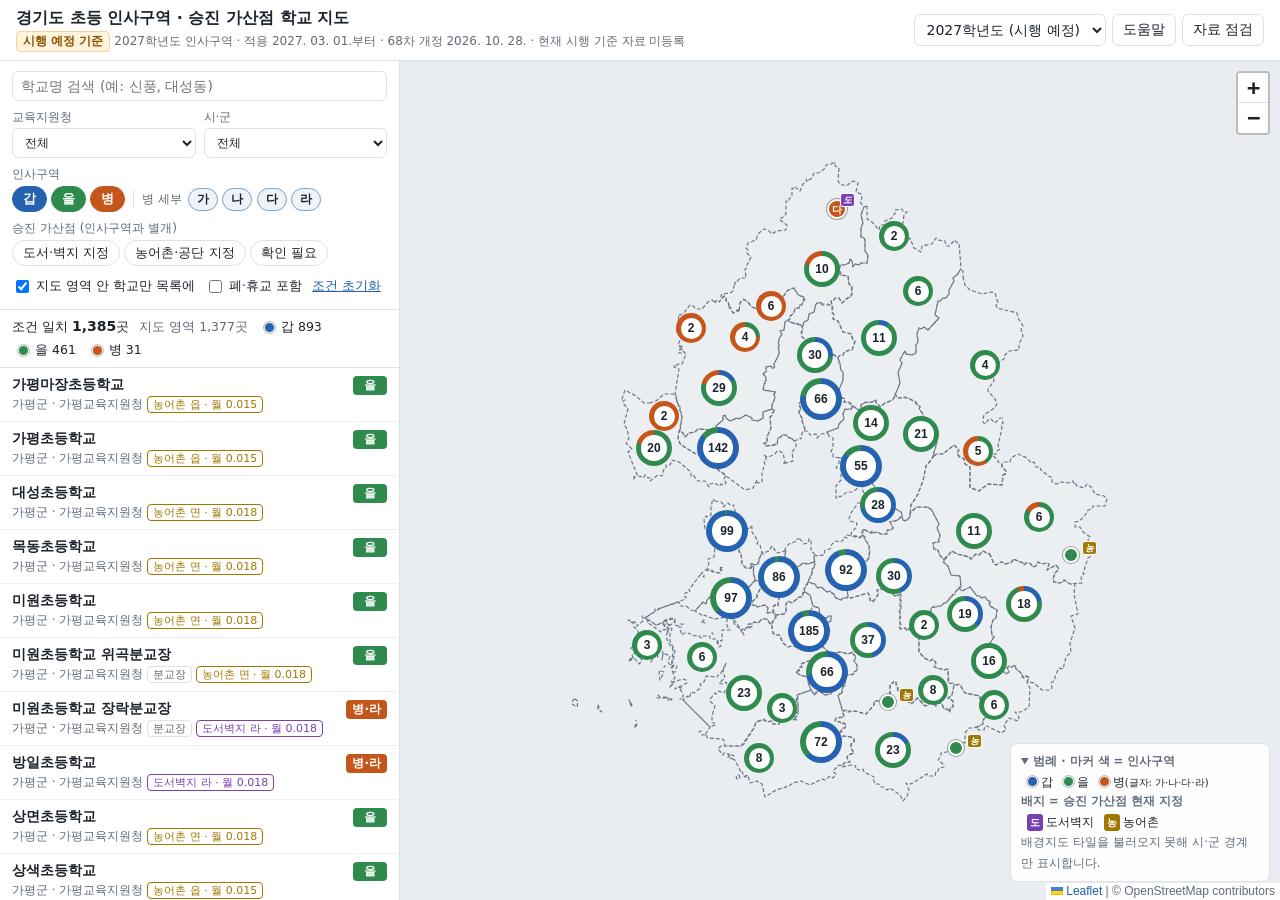
==== index.html @ 7a3621da "경기 초등 인사구역·승진 가산점 학교 지도 첫 게시 - 2027학년도 인사관리세부기준 [별표1] 인사구역 1,424개 학교 - 승진평정 참고자료 지정현황(31~41쪽)·평정점(16" ====
<!doctype html>
<html lang="ko">
<head>
<meta charset="utf-8">
<meta name="viewport" content="width=device-width, initial-scale=1">
<title>경기 초등 인사구역 지도</title>
<link rel="stylesheet" href="vendor/leaflet.css">
<link rel="stylesheet" href="vendor/MarkerCluster.css">
<link rel="stylesheet" href="style.css">
</head>
<body>
<header class="topbar">
  <div class="brand">
    <h1>경기도 초등 인사구역 · 승진 가산점 학교 지도</h1>
    <div class="basis" id="basis">기준 자료 불러오는 중…</div>
  </div>
  <div class="top-actions">
    <label class="sr" for="yearSel">기준 연도</label>
    <select id="yearSel" title="기준 연도"></select>
    <button id="helpBtn" class="btn ghost" type="button">도움말</button>
    <button id="checkBtn" class="btn ghost" type="button">자료 점검</button>
  </div>
</header>

<main class="layout" id="layout" data-view="map">
  <aside class="panel" id="panel">
    <section class="filters" aria-label="검색 조건">
      <div class="search-row">
        <input id="q" type="search" placeholder="학교명 검색 (예: 신풍, 대성동)" autocomplete="off">
      </div>
      <div class="sel-row">
        <label>교육지원청<select id="officeSel"><option value="">전체</option></select></label>
        <label>시·군<select id="citySel"><option value="">전체</option></select></label>
      </div>
      <fieldset class="chips" id="zoneChips">
        <legend>인사구역</legend>
        <label class="chip z-갑"><input type="checkbox" value="갑" checked><span>갑</span></label>
        <label class="chip z-을"><input type="checkbox" value="을" checked><span>을</span></label>
        <label class="chip z-병"><input type="checkbox" value="병" checked><span>병</span></label>
        <span class="chip-sep" aria-hidden="true"></span>
        <span class="sub-label">병 세부</span>
        <span id="subChips">
          <label class="chip small"><input type="checkbox" value="가" checked><span>가</span></label>
          <label class="chip small"><input type="checkbox" value="나" checked><span>나</span></label>
          <label class="chip small"><input type="checkbox" value="다" checked><span>다</span></label>
          <label class="chip small"><input type="checkbox" value="라" checked><span>라</span></label>
        </span>
      </fieldset>
      <fieldset class="chips" id="bonusChips">
        <legend>승진 가산점 <span class="muted">(인사구역과 별개)</span></legend>
        <label class="chip"><input type="checkbox" value="island"><span>도서·벽지 지정</span></label>
        <label class="chip"><input type="checkbox" value="rural"><span>농어촌·공단 지정</span></label>
        <label class="chip"><input type="checkbox" value="unknown"><span>확인 필요</span></label>
      </fieldset>
      <div class="opt-row">
        <label class="toggle"><input type="checkbox" id="optBounds" checked> 지도 영역 안 학교만 목록에</label>
        <label class="toggle"><input type="checkbox" id="optClosed"> 폐·휴교 포함</label>
        <button class="btn link" id="resetBtn" type="button">조건 초기화</button>
      </div>
    </section>

    <section class="summary" id="summary" aria-live="polite"></section>

    <section class="list-wrap">
      <ol class="list" id="list"></ol>
      <details class="noloc" id="nolocBox">
        <summary id="nolocSum">위치 확인 필요</summary>
        <p class="muted small">주소·좌표가 확인되지 않아 지도에 표시하지 않은 학교입니다. 임의 위치에 찍지 않습니다.</p>
        <ol class="list" id="nolocList"></ol>
      </details>
    </section>
  </aside>

  <section class="mapwrap">
    <div id="map" role="region" aria-label="경기도 학교 지도"></div>
    <details class="legend" id="legend" open>
      <summary class="lg-title">범례 · 마커 색 = 인사구역</summary>
      <div><i class="dot z-갑"></i>갑 <i class="dot z-을"></i>을 <i class="dot z-병"></i>병<small>(글자: 가·나·다·라)</small></div>
      <div class="lg-title">배지 = 승진 가산점 현재 지정</div>
      <div><i class="bdg island">도</i>도서벽지 <i class="bdg rural">농</i>농어촌</div>
      <div class="muted small" id="tileNote"></div>
    </details>
  </section>

  <aside class="detail" id="detail" hidden>
    <button class="btn close" id="detailClose" type="button" aria-label="닫기">×</button>
    <div id="detailBody"></div>
  </aside>
</main>

<nav class="mobile-tabs" aria-label="보기 전환">
  <button type="button" data-view="map" class="on">지도</button>
  <button type="button" data-view="list">목록 <span id="mCount"></span></button>
</nav>

<dialog id="helpDlg">
  <form method="dialog"><button class="btn close" aria-label="닫기">×</button></form>
  <h2>인사구역과 승진 가산점은 다릅니다</h2>
  <dl class="help">
    <dt>인사구역 (갑·을·병, 병의 가·나·다·라)</dt>
    <dd>경기도교육청이 「경기도교육공무원인사관리세부기준」 [별표1]로 정하는 <b>전보(인사이동) 관리 구역</b>입니다. 동일 구역 근무기간 제한, 전보 순위의 <b>전보 가산</b>(제16조③ 지역가산표: 을 50%, 병 가·나 100%, 병 다·라 70%, 5학급 이하·분교장 30%) 등에 쓰입니다.</dd>
    <dt>승진 가산점 (도서벽지·농어촌)</dt>
    <dd>교감·교장 <b>승진 평정</b>에 쓰이는 별도 점수로, 해당 시기의 공식 평정 규정과 대상 학교 지정 자료로만 판단합니다. 인사구역이 병이라고 해서 도서벽지 대상이라고 단정할 수 없습니다.</dd>
    <dt>이 지도의 표시 원칙</dt>
    <dd>지정 여부는 승진평정 참고자료의 지정 이력·지정현황(문서 31~41쪽)으로, 점수는 같은 자료의 선택가산점 평정점 표(문서 16~18쪽)로 판단합니다. 오늘이 지정기간 안에 있으면 '현재 지정', 기간이 끝났으면 '지정 종료', 자료에 없으면 '확인 필요'입니다. 원문에 도서·벽지는 "시행규칙 및 발령대장, 교육장 발행 경력확인서가 인정 기준이며 본 자료는 참고로만 활용"(31쪽), 농어촌은 "학교가 누락되었을 수 있으며 인정 여부는 증빙서류에 따라 결정"(36쪽)된다고 적혀 있어, 실제 인정은 증빙서류로 확인해야 하며 자료에 없는 학교를 '비대상'으로 처리하지 않습니다. 개인별 누적 승진점수 계산은 제공하지 않습니다.</dd>
    <dt>월 평정점 (문서 16~17쪽)</dt>
    <dd>도서·벽지·접적: 가 0.045, 나 0.036, 다 0.027, 라 0.018 (상한 2.00). 농어촌·공단·접경: 면(읍면)·접경 0.018, 읍(동)·교육감지정 접경(교육특별) 0.015, 공단 0.012 (상한 2.00). 두 가산점을 합한 상한도 2.00점입니다. 1개월 미만은 일 평정점으로 계산합니다.</dd>
    <dt>급지 표기</dt>
    <dd>도서·벽지·접적: 가·나·다·라 급지. 농어촌: 2009.2.28. 이전 '읍면·동·공단A·공단B', 2009.3.1. 이후 '읍·면·공단'. 공단A는 같은 기간 농어촌 '읍면', 공단B는 '동'에 해당하는 점수를 받습니다(문서 36쪽). 교육감 지정 접경지역 학교는 농어촌 '읍'과 같은 점수입니다(문서 41쪽). 인사구역 병의 가·나·다·라와 도서벽지 급지는 서로 다른 기준입니다.</dd>
    <dt>표기 기호 (원문 PDF)</dt>
    <dd>밑줄 = 폐·휴교, 음영 = 2027학년도 신설예정교. 적색 글자는 PDF 범례에 설명이 없어 '적색 표기'로만 기록합니다. 학교수 괄호 안 숫자는 운영 분교장 수입니다.</dd>
    <dt>위치 자료</dt>
    <dd id="locHelp"></dd>
  </dl>
</dialog>

<dialog id="checkDlg" class="wide">
  <form method="dialog"><button class="btn close" aria-label="닫기">×</button></form>
  <h2>자료 점검 결과</h2>
  <div id="checkBody"></div>
</dialog>

<script src="config.js"></script>
<script src="vendor/leaflet.js"></script>
<script src="vendor/leaflet.markercluster.js"></script>
<script src="app.js"></script>
</body>
</html>
---- vendor/leaflet.css ----
/* required styles */

.leaflet-pane,
.leaflet-tile,
.leaflet-marker-icon,
.leaflet-marker-shadow,
.leaflet-tile-container,
.leaflet-pane > svg,
.leaflet-pane > canvas,
.leaflet-zoom-box,
.leaflet-image-layer,
.leaflet-layer {
	position: absolute;
	left: 0;
	top: 0;
	}
.leaflet-container {
	overflow: hidden;
	}
.leaflet-tile,
.leaflet-marker-icon,
.leaflet-marker-shadow {
	-webkit-user-select: none;
	   -moz-user-select: none;
	        user-select: none;
	  -webkit-user-drag: none;
	}
/* Prevents IE11 from highlighting tiles in blue */
.leaflet-tile::selection {
	background: transparent;
}
/* Safari renders non-retina tile on retina better with this, but Chrome is worse */
.leaflet-safari .leaflet-tile {
	image-rendering: -webkit-optimize-contrast;
	}
/* hack that prevents hw layers "stretching" when loading new tiles */
.leaflet-safari .leaflet-tile-container {
	width: 1600px;
	height: 1600px;
	-webkit-transform-origin: 0 0;
	}
.leaflet-marker-icon,
.leaflet-marker-shadow {
	display: block;
	}
/* .leaflet-container svg: reset svg max-width decleration shipped in Joomla! (joomla.org) 3.x */
/* .leaflet-container img: map is broken in FF if you have max-width: 100% on tiles */
.leaflet-container .leaflet-overlay-pane svg {
	max-width: none !important;
	max-height: none !important;
	}
.leaflet-container .leaflet-marker-pane img,
.leaflet-container .leaflet-shadow-pane img,
.leaflet-container .leaflet-tile-pane img,
.leaflet-container img.leaflet-image-layer,
.leaflet-container .leaflet-tile {
	max-width: none !important;
	max-height: none !important;
	width: auto;
	padding: 0;
	}

.leaflet-container img.leaflet-tile {
	/* See: https://bugs.chromium.org/p/chromium/issues/detail?id=600120 */
	mix-blend-mode: plus-lighter;
}

.leaflet-container.leaflet-touch-zoom {
	-ms-touch-action: pan-x pan-y;
	touch-action: pan-x pan-y;
	}
.leaflet-container.leaflet-touch-drag {
	-ms-touch-action: pinch-zoom;
	/* Fallback for FF which doesn't support pinch-zoom */
	touch-action: none;
	touch-action: pinch-zoom;
}
.leaflet-container.leaflet-touch-drag.leaflet-touch-zoom {
	-ms-touch-action: none;
	touch-action: none;
}
.leaflet-container {
	-webkit-tap-highlight-color: transparent;
}
.leaflet-container a {
	-webkit-tap-highlight-color: rgba(51, 181, 229, 0.4);
}
.leaflet-tile {
	filter: inherit;
	visibility: hidden;
	}
.leaflet-tile-loaded {
	visibility: inherit;
	}
.leaflet-zoom-box {
	width: 0;
	height: 0;
	-moz-box-sizing: border-box;
	     box-sizing: border-box;
	z-index: 800;
	}
/* workaround for https://bugzilla.mozilla.org/show_bug.cgi?id=888319 */
.leaflet-overlay-pane svg {
	-moz-user-select: none;
	}

.leaflet-pane         { z-index: 400; }

.leaflet-tile-pane    { z-index: 200; }
.leaflet-overlay-pane { z-index: 400; }
.leaflet-shadow-pane  { z-index: 500; }
.leaflet-marker-pane  { z-index: 600; }
.leaflet-tooltip-pane   { z-index: 650; }
.leaflet-popup-pane   { z-index: 700; }

.leaflet-map-pane canvas { z-index: 100; }
.leaflet-map-pane svg    { z-index: 200; }

.leaflet-vml-shape {
	width: 1px;
	height: 1px;
	}
.lvml {
	behavior: url(#default#VML);
	display: inline-block;
	position: absolute;
	}


/* control positioning */

.leaflet-control {
	position: relative;
	z-index: 800;
	pointer-events: visiblePainted; /* IE 9-10 doesn't have auto */
	pointer-events: auto;
	}
.leaflet-top,
.leaflet-bottom {
	position: absolute;
	z-index: 1000;
	pointer-events: none;
	}
.leaflet-top {
	top: 0;
	}
.leaflet-right {
	right: 0;
	}
.leaflet-bottom {
	bottom: 0;
	}
.leaflet-left {
	left: 0;
	}
.leaflet-control {
	float: left;
	clear: both;
	}
.leaflet-right .leaflet-control {
	float: right;
	}
.leaflet-top .leaflet-control {
	margin-top: 10px;
	}
.leaflet-bottom .leaflet-control {
	margin-bottom: 10px;
	}
.leaflet-left .leaflet-control {
	margin-left: 10px;
	}
.leaflet-right .leaflet-control {
	margin-right: 10px;
	}


/* zoom and fade animations */

.leaflet-fade-anim .leaflet-popup {
	opacity: 0;
	-webkit-transition: opacity 0.2s linear;
	   -moz-transition: opacity 0.2s linear;
	        transition: opacity 0.2s linear;
	}
.leaflet-fade-anim .leaflet-map-pane .leaflet-popup {
	opacity: 1;
	}
.leaflet-zoom-animated {
	-webkit-transform-origin: 0 0;
	    -ms-transform-origin: 0 0;
	        transform-origin: 0 0;
	}
svg.leaflet-zoom-animated {
	will-change: transform;
}

.leaflet-zoom-anim .leaflet-zoom-animated {
	-webkit-transition: -webkit-transform 0.25s cubic-bezier(0,0,0.25,1);
	   -moz-transition:    -moz-transform 0.25s cubic-bezier(0,0,0.25,1);
	        transition:         transform 0.25s cubic-bezier(0,0,0.25,1);
	}
.leaflet-zoom-anim .leaflet-tile,
.leaflet-pan-anim .leaflet-tile {
	-webkit-transition: none;
	   -moz-transition: none;
	        transition: none;
	}

.leaflet-zoom-anim .leaflet-zoom-hide {
	visibility: hidden;
	}


/* cursors */

.leaflet-interactive {
	cursor: pointer;
	}
.leaflet-grab {
	cursor: -webkit-grab;
	cursor:    -moz-grab;
	cursor:         grab;
	}
.leaflet-crosshair,
.leaflet-crosshair .leaflet-interactive {
	cursor: crosshair;
	}
.leaflet-popup-pane,
.leaflet-control {
	cursor: auto;
	}
.leaflet-dragging .leaflet-grab,
.leaflet-dragging .leaflet-grab .leaflet-interactive,
.leaflet-dragging .leaflet-marker-draggable {
	cursor: move;
	cursor: -webkit-grabbing;
	cursor:    -moz-grabbing;
	cursor:         grabbing;
	}

/* marker & overlays interactivity */
.leaflet-marker-icon,
.leaflet-marker-shadow,
.leaflet-image-layer,
.leaflet-pane > svg path,
.leaflet-tile-container {
	pointer-events: none;
	}

.leaflet-marker-icon.leaflet-interactive,
.leaflet-image-layer.leaflet-interactive,
.leaflet-pane > svg path.leaflet-interactive,
svg.leaflet-image-layer.leaflet-interactive path {
	pointer-events: visiblePainted; /* IE 9-10 doesn't have auto */
	pointer-events: auto;
	}

/* visual tweaks */

.leaflet-container {
	background: #ddd;
	outline-offset: 1px;
	}
.leaflet-container a {
	color: #0078A8;
	}
.leaflet-zoom-box {
	border: 2px dotted #38f;
	background: rgba(255,255,255,0.5);
	}


/* general typography */
.leaflet-container {
	font-family: "Helvetica Neue", Arial, Helvetica, sans-serif;
	font-size: 12px;
	font-size: 0.75rem;
	line-height: 1.5;
	}


/* general toolbar styles */

.leaflet-bar {
	box-shadow: 0 1px 5px rgba(0,0,0,0.65);
	border-radius: 4px;
	}
.leaflet-bar a {
	background-color: #fff;
	border-bottom: 1px solid #ccc;
	width: 26px;
	height: 26px;
	line-height: 26px;
	display: block;
	text-align: center;
	text-decoration: none;
	color: black;
	}
.leaflet-bar a,
.leaflet-control-layers-toggle {
	background-position: 50% 50%;
	background-repeat: no-repeat;
	display: block;
	}
.leaflet-bar a:hover,
.leaflet-bar a:focus {
	background-color: #f4f4f4;
	}
.leaflet-bar a:first-child {
	border-top-left-radius: 4px;
	border-top-right-radius: 4px;
	}
.leaflet-bar a:last-child {
	border-bottom-left-radius: 4px;
	border-bottom-right-radius: 4px;
	border-bottom: none;
	}
.leaflet-bar a.leaflet-disabled {
	cursor: default;
	background-color: #f4f4f4;
	color: #bbb;
	}

.leaflet-touch .leaflet-bar a {
	width: 30px;
	height: 30px;
	line-height: 30px;
	}
.leaflet-touch .leaflet-bar a:first-child {
	border-top-left-radius: 2px;
	border-top-right-radius: 2px;
	}
.leaflet-touch .leaflet-bar a:last-child {
	border-bottom-left-radius: 2px;
	border-bottom-right-radius: 2px;
	}

/* zoom control */

.leaflet-control-zoom-in,
.leaflet-control-zoom-out {
	font: bold 18px 'Lucida Console', Monaco, monospace;
	text-indent: 1px;
	}

.leaflet-touch .leaflet-control-zoom-in, .leaflet-touch .leaflet-control-zoom-out  {
	font-size: 22px;
	}


/* layers control */

.leaflet-control-layers {
	box-shadow: 0 1px 5px rgba(0,0,0,0.4);
	background: #fff;
	border-radius: 5px;
	}
.leaflet-control-layers-toggle {
	background-image: url(images/layers.png);
	width: 36px;
	height: 36px;
	}
.leaflet-retina .leaflet-control-layers-toggle {
	background-image: url(images/layers-2x.png);
	background-size: 26px 26px;
	}
.leaflet-touch .leaflet-control-layers-toggle {
	width: 44px;
	height: 44px;
	}
.leaflet-control-layers .leaflet-control-layers-list,
.leaflet-control-layers-expanded .leaflet-control-layers-toggle {
	display: none;
	}
.leaflet-control-layers-expanded .leaflet-control-layers-list {
	display: block;
	position: relative;
	}
.leaflet-control-layers-expanded {
	padding: 6px 10px 6px 6px;
	color: #333;
	background: #fff;
	}
.leaflet-control-layers-scrollbar {
	overflow-y: scroll;
	overflow-x: hidden;
	padding-right: 5px;
	}
.leaflet-control-layers-selector {
	margin-top: 2px;
	position: relative;
	top: 1px;
	}
.leaflet-control-layers label {
	display: block;
	font-size: 13px;
	font-size: 1.08333em;
	}
.leaflet-control-layers-separator {
	height: 0;
	border-top: 1px solid #ddd;
	margin: 5px -10px 5px -6px;
	}

/* Default icon URLs */
.leaflet-default-icon-path { /* used only in path-guessing heuristic, see L.Icon.Default */
	background-image: url(images/marker-icon.png);
	}


/* attribution and scale controls */

.leaflet-container .leaflet-control-attribution {
	background: #fff;
	background: rgba(255, 255, 255, 0.8);
	margin: 0;
	}
.leaflet-control-attribution,
.leaflet-control-scale-line {
	padding: 0 5px;
	color: #333;
	line-height: 1.4;
	}
.leaflet-control-attribution a {
	text-decoration: none;
	}
.leaflet-control-attribution a:hover,
.leaflet-control-attribution a:focus {
	text-decoration: underline;
	}
.leaflet-attribution-flag {
	display: inline !important;
	vertical-align: baseline !important;
	width: 1em;
	height: 0.6669em;
	}
.leaflet-left .leaflet-control-scale {
	margin-left: 5px;
	}
.leaflet-bottom .leaflet-control-scale {
	margin-bottom: 5px;
	}
.leaflet-control-scale-line {
	border: 2px solid #777;
	border-top: none;
	line-height: 1.1;
	padding: 2px 5px 1px;
	white-space: nowrap;
	-moz-box-sizing: border-box;
	     box-sizing: border-box;
	background: rgba(255, 255, 255, 0.8);
	text-shadow: 1px 1px #fff;
	}
.leaflet-control-scale-line:not(:first-child) {
	border-top: 2px solid #777;
	border-bottom: none;
	margin-top: -2px;
	}
.leaflet-control-scale-line:not(:first-child):not(:last-child) {
	border-bottom: 2px solid #777;
	}

.leaflet-touch .leaflet-control-attribution,
.leaflet-touch .leaflet-control-layers,
.leaflet-touch .leaflet-bar {
	box-shadow: none;
	}
.leaflet-touch .leaflet-control-layers,
.leaflet-touch .leaflet-bar {
	border: 2px solid rgba(0,0,0,0.2);
	background-clip: padding-box;
	}


/* popup */

.leaflet-popup {
	position: absolute;
	text-align: center;
	margin-bottom: 20px;
	}
.leaflet-popup-content-wrapper {
	padding: 1px;
	text-align: left;
	border-radius: 12px;
	}
.leaflet-popup-content {
	margin: 13px 24px 13px 20px;
	line-height: 1.3;
	font-size: 13px;
	font-size: 1.08333em;
	min-height: 1px;
	}
.leaflet-popup-content p {
	margin: 17px 0;
	margin: 1.3em 0;
	}
.leaflet-popup-tip-container {
	width: 40px;
	height: 20px;
	position: absolute;
	left: 50%;
	margin-top: -1px;
	margin-left: -20px;
	overflow: hidden;
	pointer-events: none;
	}
.leaflet-popup-tip {
	width: 17px;
	height: 17px;
	padding: 1px;

	margin: -10px auto 0;
	pointer-events: auto;

	-webkit-transform: rotate(45deg);
	   -moz-transform: rotate(45deg);
	    -ms-transform: rotate(45deg);
	        transform: rotate(45deg);
	}
.leaflet-popup-content-wrapper,
.leaflet-popup-tip {
	background: white;
	color: #333;
	box-shadow: 0 3px 14px rgba(0,0,0,0.4);
	}
.leaflet-container a.leaflet-popup-close-button {
	position: absolute;
	top: 0;
	right: 0;
	border: none;
	text-align: center;
	width: 24px;
	height: 24px;
	font: 16px/24px Tahoma, Verdana, sans-serif;
	color: #757575;
	text-decoration: none;
	background: transparent;
	}
.leaflet-container a.leaflet-popup-close-button:hover,
.leaflet-container a.leaflet-popup-close-button:focus {
	color: #585858;
	}
.leaflet-popup-scrolled {
	overflow: auto;
	}

.leaflet-oldie .leaflet-popup-content-wrapper {
	-ms-zoom: 1;
	}
.leaflet-oldie .leaflet-popup-tip {
	width: 24px;
	margin: 0 auto;

	-ms-filter: "progid:DXImageTransform.Microsoft.Matrix(M11=0.70710678, M12=0.70710678, M21=-0.70710678, M22=0.70710678)";
	filter: progid:DXImageTransform.Microsoft.Matrix(M11=0.70710678, M12=0.70710678, M21=-0.70710678, M22=0.70710678);
	}

.leaflet-oldie .leaflet-control-zoom,
.leaflet-oldie .leaflet-control-layers,
.leaflet-oldie .leaflet-popup-content-wrapper,
.leaflet-oldie .leaflet-popup-tip {
	border: 1px solid #999;
	}


/* div icon */

.leaflet-div-icon {
	background: #fff;
	border: 1px solid #666;
	}


/* Tooltip */
/* Base styles for the element that has a tooltip */
.leaflet-tooltip {
	position: absolute;
	padding: 6px;
	background-color: #fff;
	border: 1px solid #fff;
	border-radius: 3px;
	color: #222;
	white-space: nowrap;
	-webkit-user-select: none;
	-moz-user-select: none;
	-ms-user-select: none;
	user-select: none;
	pointer-events: none;
	box-shadow: 0 1px 3px rgba(0,0,0,0.4);
	}
.leaflet-tooltip.leaflet-interactive {
	cursor: pointer;
	pointer-events: auto;
	}
.leaflet-tooltip-top:before,
.leaflet-tooltip-bottom:before,
.leaflet-tooltip-left:before,
.leaflet-tooltip-right:before {
	position: absolute;
	pointer-events: none;
	border: 6px solid transparent;
	background: transparent;
	content: "";
	}

/* Directions */

.leaflet-tooltip-bottom {
	margin-top: 6px;
}
.leaflet-tooltip-top {
	margin-top: -6px;
}
.leaflet-tooltip-bottom:before,
.leaflet-tooltip-top:before {
	left: 50%;
	margin-left: -6px;
	}
.leaflet-tooltip-top:before {
	bottom: 0;
	margin-bottom: -12px;
	border-top-color: #fff;
	}
.leaflet-tooltip-bottom:before {
	top: 0;
	margin-top: -12px;
	margin-left: -6px;
	border-bottom-color: #fff;
	}
.leaflet-tooltip-left {
	margin-left: -6px;
}
.leaflet-tooltip-right {
	margin-left: 6px;
}
.leaflet-tooltip-left:before,
.leaflet-tooltip-right:before {
	top: 50%;
	margin-top: -6px;
	}
.leaflet-tooltip-left:before {
	right: 0;
	margin-right: -12px;
	border-left-color: #fff;
	}
.leaflet-tooltip-right:before {
	left: 0;
	margin-left: -12px;
	border-right-color: #fff;
	}

/* Printing */

@media print {
	/* Prevent printers from removing background-images of controls. */
	.leaflet-control {
		-webkit-print-color-adjust: exact;
		print-color-adjust: exact;
		}
	}
---- vendor/MarkerCluster.css ----
.leaflet-cluster-anim .leaflet-marker-icon, .leaflet-cluster-anim .leaflet-marker-shadow {
	-webkit-transition: -webkit-transform 0.3s ease-out, opacity 0.3s ease-in;
	-moz-transition: -moz-transform 0.3s ease-out, opacity 0.3s ease-in;
	-o-transition: -o-transform 0.3s ease-out, opacity 0.3s ease-in;
	transition: transform 0.3s ease-out, opacity 0.3s ease-in;
}

.leaflet-cluster-spider-leg {
	/* stroke-dashoffset (duration and function) should match with leaflet-marker-icon transform in order to track it exactly */
	-webkit-transition: -webkit-stroke-dashoffset 0.3s ease-out, -webkit-stroke-opacity 0.3s ease-in;
	-moz-transition: -moz-stroke-dashoffset 0.3s ease-out, -moz-stroke-opacity 0.3s ease-in;
	-o-transition: -o-stroke-dashoffset 0.3s ease-out, -o-stroke-opacity 0.3s ease-in;
	transition: stroke-dashoffset 0.3s ease-out, stroke-opacity 0.3s ease-in;
}
---- style.css ----
:root{
  --bg:#f6f7f9; --panel:#ffffff; --ink:#1d232b; --muted:#5f6b7a; --line:#dde2e8; --accent:#1f5fae;
  --z-gap:#2563b0; --z-eul:#2f8a4e; --z-byeong:#c4561c;
  --island:#7a3fb0; --rural:#a07800; --warn:#a15c00; --closed:#8a8f98;
  --surface:#ffffff; --hover:#f2f6fc; --sel-chip:#eef3fa; --row-line:#eef0f3; --map-bg:#e9edf1; --overlay:rgba(255,255,255,.95);
  --new-bg:#eef4ff; --new-fg:#1f4f99; --new-bd:#9db7e0; --warn-bg:#fff8ec; --warn-bd:#efcf9a; --closed-bg:#f1f2f4; --closed-fg:#5f6670;
  --plan-bg:#fff3db; --plan-fg:#8a5200; --plan-bd:#f0d49b; --cur-bg:#e3f4e8; --cur-fg:#1f6b3a; --cur-bd:#b6dfc2; --ok:#1f6b3a; --ng:#b42318; --halo:#ffffff;
  font-family:"Pretendard","Apple SD Gothic Neo","Malgun Gothic","Noto Sans KR",system-ui,sans-serif;
}
@media (prefers-color-scheme: dark){:root:not([data-theme="light"]){
  --bg:#14181d; --panel:#1b2027; --ink:#e4e8ee; --muted:#9aa5b3; --line:#2f3743; --accent:#7fb0f0; --surface:#222831; --hover:#25303d; --sel-chip:#26354a;
  --row-line:#262d36; --map-bg:#1e242c; --overlay:rgba(27,32,39,.95); --new-bg:#1c2a40; --new-fg:#9fc2f5; --new-bd:#3d5a85; --warn:#f0b35c; --warn-bg:#33281a; --warn-bd:#6b5128;
  --closed-bg:#262b31; --closed-fg:#9aa1aa; --plan-bg:#3a2d14; --plan-fg:#f2c77a; --plan-bd:#6b5428; --cur-bg:#173322; --cur-fg:#8fd6a6; --cur-bd:#2f6342; --ok:#8fd6a6; --ng:#ff8a7a; --halo:#1b2027;
  color-scheme:dark}}
:root[data-theme="dark"]{
  --bg:#14181d; --panel:#1b2027; --ink:#e4e8ee; --muted:#9aa5b3; --line:#2f3743; --accent:#7fb0f0; --surface:#222831; --hover:#25303d; --sel-chip:#26354a;
  --row-line:#262d36; --map-bg:#1e242c; --overlay:rgba(27,32,39,.95); --new-bg:#1c2a40; --new-fg:#9fc2f5; --new-bd:#3d5a85; --warn:#f0b35c; --warn-bg:#33281a; --warn-bd:#6b5128;
  --closed-bg:#262b31; --closed-fg:#9aa1aa; --plan-bg:#3a2d14; --plan-fg:#f2c77a; --plan-bd:#6b5428; --cur-bg:#173322; --cur-fg:#8fd6a6; --cur-bd:#2f6342; --ok:#8fd6a6; --ng:#ff8a7a; --halo:#1b2027;
  color-scheme:dark}
*{box-sizing:border-box}
html,body{height:100%;margin:0}
body{background:var(--bg);color:var(--ink);font-size:14px;display:flex;flex-direction:column}
.sr{position:absolute;width:1px;height:1px;overflow:hidden;clip:rect(0 0 0 0)}
.muted{color:var(--muted)} .small{font-size:12px}
.btn{border:1px solid var(--line);background:var(--surface);border-radius:6px;padding:6px 10px;font:inherit;cursor:pointer;color:var(--ink)}
.btn:hover{border-color:#b8c1cc}
.btn.ghost{background:transparent}
.btn.link{border:0;background:none;color:var(--accent);padding:4px 0;text-decoration:underline}
.btn.close{position:absolute;right:10px;top:8px;border:0;font-size:22px;line-height:1;background:none}

.topbar{display:flex;gap:12px;align-items:center;justify-content:space-between;padding-block:8px;padding-left:max(16px, env(safe-area-inset-left, 0px));padding-right:max(16px, env(safe-area-inset-right, 0px));background:var(--panel);border-bottom:1px solid var(--line)}
.topbar h1{font-size:16px;margin:0;font-weight:700}
.basis{font-size:12px;color:var(--muted);margin-top:2px}
.basis .tag{display:inline-block;padding:1px 6px;border-radius:4px;font-weight:600;margin-right:4px}
.tag.planned{background:var(--plan-bg);color:var(--plan-fg);border:1px solid var(--plan-bd)}
.tag.current{background:var(--cur-bg);color:var(--cur-fg);border:1px solid var(--cur-bd)}
.top-actions{display:flex;gap:6px;align-items:center}
select,input[type=search]{font:inherit;border:1px solid var(--line);border-radius:6px;padding:6px 8px;background:var(--surface);color:var(--ink)}

.layout{flex:1;display:grid;grid-template-columns:400px 1fr;min-height:0;position:relative}
.panel{background:var(--panel);border-right:1px solid var(--line);display:flex;flex-direction:column;min-height:0}
.filters{padding:10px 12px;border-bottom:1px solid var(--line);display:flex;flex-direction:column;gap:8px}
.search-row input{width:100%}
.sel-row{display:grid;grid-template-columns:1fr 1fr;gap:8px}
.sel-row label{display:flex;flex-direction:column;font-size:12px;color:var(--muted);gap:2px}
.chips{border:0;margin:0;padding:0;display:flex;flex-wrap:wrap;gap:4px;align-items:center}
.chips legend{font-size:12px;color:var(--muted);padding:0;margin-bottom:3px}
.chip{display:inline-flex;align-items:center;cursor:pointer;user-select:none}
.chip input{position:absolute;opacity:0;pointer-events:none}
.chip span{border:1px solid var(--line);border-radius:999px;padding:3px 10px;background:var(--surface);font-size:13px;color:var(--ink)}
.chip input:checked+span{background:var(--sel-chip);border-color:#7d9cc6;font-weight:600}
.chip input:focus-visible+span{outline:2px solid var(--accent)}
.chip.z-갑 input:checked+span{background:var(--z-gap);border-color:var(--z-gap);color:#fff}
.chip.z-을 input:checked+span{background:var(--z-eul);border-color:var(--z-eul);color:#fff}
.chip.z-병 input:checked+span{background:var(--z-byeong);border-color:var(--z-byeong);color:#fff}
.chip.small span{padding:2px 8px;font-size:12px}
.chip-sep{width:1px;height:18px;background:var(--line);margin:0 4px}
.sub-label{font-size:12px;color:var(--muted);margin-right:2px}
.opt-row{display:flex;flex-wrap:wrap;gap:10px;align-items:center;font-size:12.5px}
.toggle{display:inline-flex;gap:4px;align-items:center;cursor:pointer}

.summary{padding:8px 12px;border-bottom:1px solid var(--line);font-size:12.5px;display:flex;flex-wrap:wrap;gap:6px 10px;align-items:center}
.summary b{font-size:14px}
.summary .zc{display:inline-flex;align-items:center;gap:3px}
.list-wrap{overflow:auto;flex:1;min-height:0}
.list{list-style:none;margin:0;padding:0}
.item{display:grid;grid-template-columns:1fr auto;gap:2px 8px;padding:8px 12px;border-bottom:1px solid var(--row-line);cursor:pointer}
.item:hover,.item.sel{background:var(--hover)}
.item .nm{font-weight:600}
.item .meta{grid-column:1/2;font-size:12px;color:var(--muted)}
.item .right{grid-row:1/3;grid-column:2;display:flex;flex-direction:column;align-items:flex-end;gap:3px}
.zb{display:inline-block;min-width:34px;text-align:center;border-radius:4px;color:#fff;font-weight:700;font-size:12px;padding:1px 6px}
.zb.z-갑{background:var(--z-gap)} .zb.z-을{background:var(--z-eul)} .zb.z-병{background:var(--z-byeong)}
.pill{display:inline-block;font-size:11px;border-radius:4px;padding:0 5px;border:1px solid var(--line);color:var(--muted);background:var(--surface);white-space:nowrap}
.pill.new{border-color:var(--new-bd);color:var(--new-fg);background:var(--new-bg)}
.pill.closed{border-color:var(--line);color:var(--closed-fg);background:var(--closed-bg);text-decoration:line-through}
.pill.warn{border-color:var(--warn-bd);color:var(--warn);background:var(--warn-bg)}
.pill.island{border-color:var(--island);color:var(--island)}
.pill.rural{border-color:var(--rural);color:var(--rural)}
.pill.unk{border-style:dashed}
.noloc{border-top:6px solid var(--bg)}
.noloc summary{padding:8px 12px;cursor:pointer;font-weight:600;color:var(--warn)}
.noloc p{padding:0 12px;margin:0 0 6px}
.empty{padding:20px 12px;color:var(--muted)}

.mapwrap{position:relative;min-height:0}
#map{position:absolute;inset:0;background:var(--map-bg)}
.legend{position:absolute;right:10px;bottom:18px;z-index:500;background:var(--overlay);color:var(--ink);border:1px solid var(--line);border-radius:8px;padding:8px 10px;font-size:12px;line-height:1.7;max-width:260px}
.lg-title{font-weight:600;color:var(--muted);font-size:11.5px}
summary.lg-title{cursor:pointer}
.dot{display:inline-block;width:11px;height:11px;border-radius:50%;margin:0 3px 0 6px;vertical-align:-1px;border:1.5px solid #fff;box-shadow:0 0 0 1px rgba(0,0,0,.25)}
.dot.z-갑{background:var(--z-gap)} .dot.z-을{background:var(--z-eul)} .dot.z-병{background:var(--z-byeong)}
.bdg{display:inline-block;font-style:normal;font-size:10px;font-weight:700;color:#fff;border-radius:3px;padding:0 3px;margin:0 3px 0 6px}
.bdg.island{background:var(--island)} .bdg.rural{background:var(--rural)}

/* markers */
.mk{position:relative;width:16px;height:16px;border-radius:50%;border:2px solid #fff;box-shadow:0 0 0 1px rgba(0,0,0,.35);display:flex;align-items:center;justify-content:center;color:#fff;font-size:10px;font-weight:700}
.mk.z-갑{background:var(--z-gap)} .mk.z-을{background:var(--z-eul)} .mk.z-병{background:var(--z-byeong);width:20px;height:20px}
.mk.closed{opacity:.45}
.mk.sel{box-shadow:0 0 0 3px var(--ink)}
.mk .b{position:absolute;top:-8px;right:-10px;font-size:9px;line-height:12px;padding:0 2px;border-radius:3px;color:#fff;border:1px solid #fff}
.mk .b.island{background:var(--island)} .mk .b.rural{background:var(--rural);right:-20px}
.cl{border-radius:50%;display:flex;align-items:center;justify-content:center;font-weight:700;font-size:12px;color:var(--ink)}
.cl span{background:var(--surface);color:var(--ink);border-radius:50%;width:70%;height:70%;display:flex;align-items:center;justify-content:center}
.city-label{background:none;border:0;box-shadow:none;color:var(--muted);font-size:11px;font-weight:600;text-shadow:0 0 3px var(--halo),0 0 3px var(--halo)}
.city-label::before{display:none}

/* detail */
.detail{position:absolute;top:0;left:400px;width:380px;max-width:100%;height:100%;background:var(--panel);border-right:1px solid var(--line);z-index:900;overflow:auto;padding:14px 16px 24px;box-shadow:4px 0 14px rgba(0,0,0,.07)}
.detail h2{font-size:18px;margin:2px 28px 2px 0}
.detail h3{font-size:13px;margin:16px 0 6px;color:var(--muted);border-bottom:1px solid var(--line);padding-bottom:4px}
.kv{display:grid;grid-template-columns:96px 1fr;gap:4px 8px;margin:0;font-size:13px}
.kv dt{color:var(--muted)} .kv dd{margin:0}
.box{border:1px solid var(--line);border-radius:8px;padding:8px 10px;margin:6px 0;font-size:13px}
.box.transfer{border-left:4px solid #3a7bd5}
.box.promo{border-left:4px solid var(--island)}
.box .t{font-weight:700;font-size:12.5px;margin-bottom:4px}
.status-unk{color:var(--warn);font-weight:700}
.links{display:flex;flex-wrap:wrap;gap:6px}
.links a{font-size:12.5px;color:var(--accent);border:1px solid var(--line);border-radius:6px;padding:4px 8px;text-decoration:none}
.links a:hover{border-color:var(--accent)}
.src{font-size:12px;color:var(--muted);line-height:1.6}

dialog{background:var(--panel);color:var(--ink);border:1px solid var(--line);border-radius:10px;max-width:640px;width:calc(100% - 32px);padding:18px 20px;position:relative}
dialog.wide{max-width:860px}
dialog::backdrop{background:rgba(20,25,30,.35)}
dialog h2{font-size:17px;margin:0 30px 10px 0}
.help dt{font-weight:700;margin-top:10px}
.help dd{margin:2px 0 0;line-height:1.6;color:var(--ink)}
.chk{border:1px solid var(--line);border-radius:8px;margin:6px 0;padding:8px 10px}
.chk .h{font-weight:600}
.chk .ok{color:var(--ok)} .chk .ng{color:var(--ng)}
.chk details{margin-top:4px;font-size:12.5px}
table.mini{border-collapse:collapse;font-size:12.5px;width:100%}
table.mini th,table.mini td{border:1px solid var(--line);padding:3px 6px;text-align:right}
table.mini th:first-child,table.mini td:first-child{text-align:left}

.mobile-tabs{display:none}

@media (max-width: 860px){
  .topbar{flex-wrap:wrap;padding:8px 12px}
  .topbar h1{font-size:14.5px}
  .layout{grid-template-columns:1fr}
  .panel{border-right:0}
  .layout[data-view=map] .panel{display:none}
  .layout[data-view=list] .mapwrap{display:none}
  .detail{left:0;width:100%;top:auto;bottom:0;height:72%;border-top:1px solid var(--line);border-radius:12px 12px 0 0;box-shadow:0 -6px 18px rgba(0,0,0,.12)}
  .legend{bottom:10px;right:8px;max-width:210px;font-size:11px;padding:6px 8px}
  .mobile-tabs{display:grid;grid-template-columns:1fr 1fr;border-top:1px solid var(--line);background:var(--panel);padding-bottom:env(safe-area-inset-bottom,0px)}
  .mobile-tabs button{border:0;background:none;padding:11px;font:inherit;font-weight:600;color:var(--muted)}
  .mobile-tabs button.on{color:var(--accent);box-shadow:inset 0 3px 0 var(--accent)}
}

.leaflet-container{background:var(--map-bg)}
.leaflet-bar a{background:var(--surface);color:var(--ink);border-bottom-color:var(--line)}
.leaflet-control-attribution{background:var(--overlay)!important;color:var(--muted)}
.leaflet-control-attribution a{color:var(--accent)}
.leaflet-tooltip{background:var(--surface);color:var(--ink);border-color:var(--line)}
.box table.mini td,.box table.mini th{white-space:nowrap}
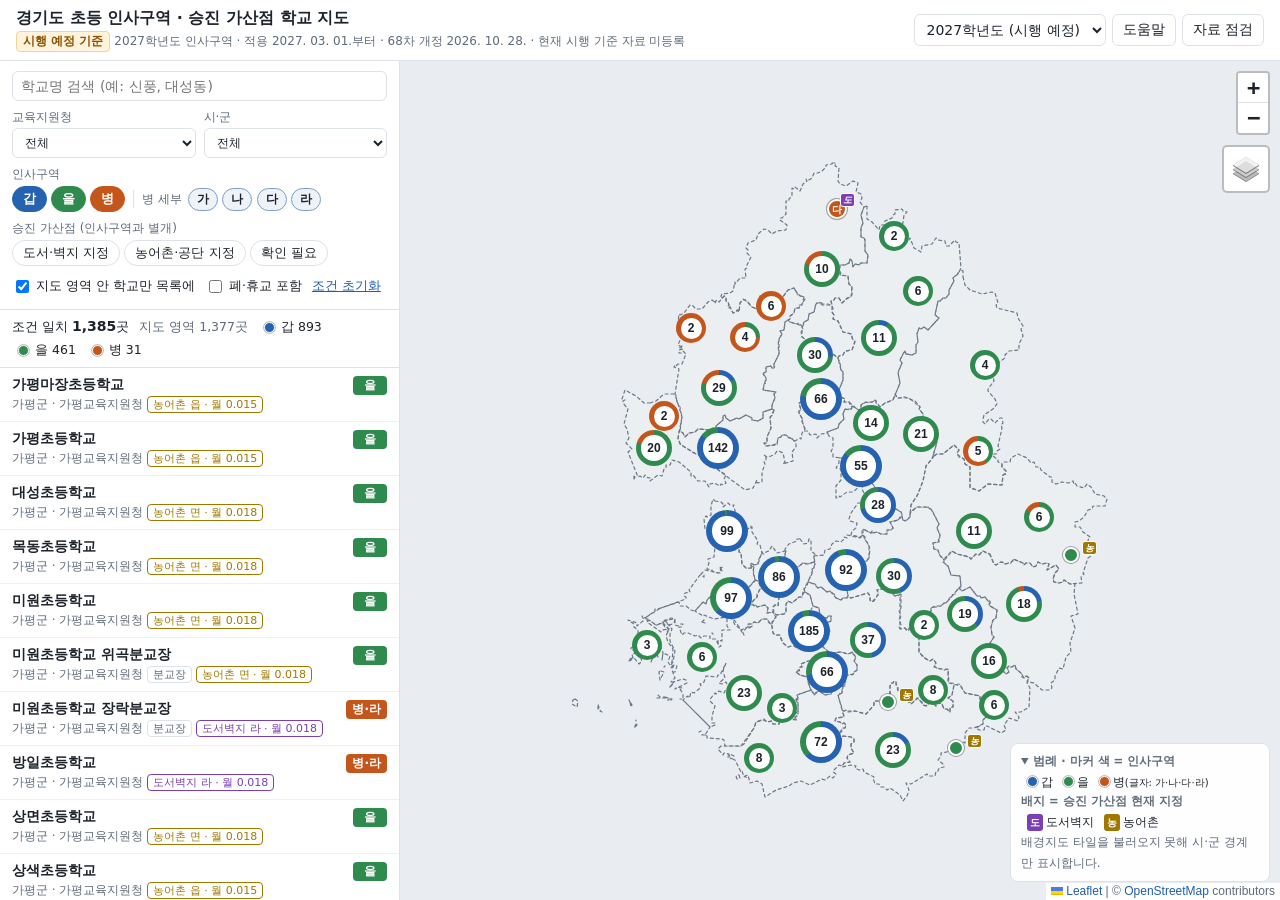
==== commit 3bf9986b: "배경지도에서 CARTO 제거, 브이월드 흰색·회색·기본 지도로 정리 - CARTO 지도가 API 키를 요구해 'API KEY REQUIRED' 워터마크가 나오던 문제 해결 - 브이" ====
--- a/index.html
+++ b/index.html
@@ -6,7 +6,7 @@
 <title>경기 초등 인사구역 지도</title>
 <link rel="stylesheet" href="vendor/leaflet.css">
 <link rel="stylesheet" href="vendor/MarkerCluster.css">
-<link rel="stylesheet" href="style.css">
+<link rel="stylesheet" href="style.css?v=20261102b">
 </head>
 <body>
 <header class="topbar">
@@ -120,9 +120,9 @@
   <div id="checkBody"></div>
 </dialog>
 
-<script src="config.js"></script>
+<script src="config.js?v=20261102b"></script>
 <script src="vendor/leaflet.js"></script>
 <script src="vendor/leaflet.markercluster.js"></script>
-<script src="app.js"></script>
+<script src="app.js?v=20261102b"></script>
 </body>
 </html>
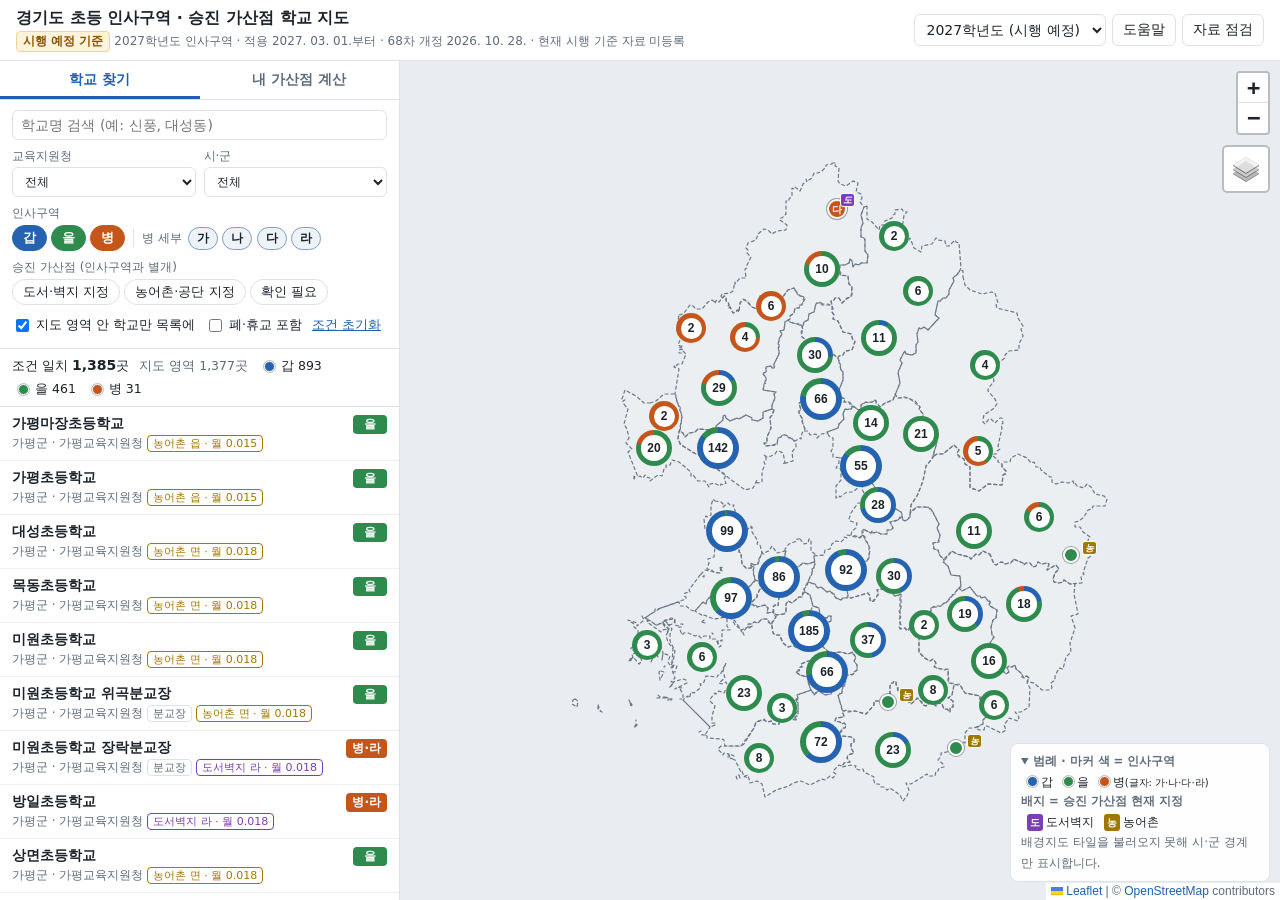
==== commit 7c95f099: "내 가산점 계산기 추가 - 왼쪽 패널에 '학교 찾기 | 내 가산점 계산' 탭 - 근무 학교·기간으로 도서벽지·농어촌 가산점 추정(만 개월 × 월평정점 + 남은 일 × 일평정점) -" ====
--- a/index.html
+++ b/index.html
@@ -6,7 +6,7 @@
 <title>경기 초등 인사구역 지도</title>
 <link rel="stylesheet" href="vendor/leaflet.css">
 <link rel="stylesheet" href="vendor/MarkerCluster.css">
-<link rel="stylesheet" href="style.css?v=20261102b">
+<link rel="stylesheet" href="style.css?v=20261102c">
 </head>
 <body>
 <header class="topbar">
@@ -24,6 +24,11 @@
 
 <main class="layout" id="layout" data-view="map">
   <aside class="panel" id="panel">
+    <div class="ptabs" role="tablist">
+      <button type="button" role="tab" id="tabFind" aria-selected="true" class="on">학교 찾기</button>
+      <button type="button" role="tab" id="tabCalc" aria-selected="false">내 가산점 계산</button>
+    </div>
+    <div id="findPane" class="pane">
     <section class="filters" aria-label="검색 조건">
       <div class="search-row">
         <input id="q" type="search" placeholder="학교명 검색 (예: 신풍, 대성동)" autocomplete="off">
@@ -69,6 +74,34 @@
         <ol class="list" id="nolocList"></ol>
       </details>
     </section>
+    </div>
+    <div id="calcPane" class="pane" hidden>
+      <section class="calc-top">
+        <p class="small muted">근무했던 학교와 기간을 넣으면 도서·벽지·접적, 농어촌·공단·접경 가산점을 추정합니다. 입력한 내용은 이 브라우저에만 저장됩니다.</p>
+        <label class="calc-asof">평정 기준일 <input type="date" id="calcAsOf"></label>
+        <div class="calc-add">
+          <input type="search" id="calcSearch" placeholder="근무한 학교 검색 (예: 대성동)" autocomplete="off">
+          <ul id="calcPick" class="calc-pick"></ul>
+          <div class="calc-btns"><button type="button" class="btn" id="calcManual">목록에 없는 학교 직접 입력</button>
+            <button type="button" class="btn link" id="calcClear">모두 지우기</button></div>
+        </div>
+      </section>
+      <div class="list-wrap">
+        <ol id="calcRows" class="calc-rows"></ol>
+      </div>
+      <section class="calc-sum" id="calcSum" aria-live="polite"></section>
+      <details class="calc-help small">
+        <summary>계산 방법과 주의할 점</summary>
+        <ul>
+          <li>학교의 지정기간·급지(문서 31~41쪽)와 근무기간이 겹치는 날만 계산합니다. 급지가 바뀌면 나눠 계산합니다.</li>
+          <li>점수 = 만 개월 × 월평정점 + 남은 일수 × 일평정점(2009.12.31자 평정부터 1개월 미만 일 단위, 문서 16쪽).</li>
+          <li>월평정점: 도서벽지 가 0.045·나 0.036·다 0.027·라 0.018 / 농어촌 면(읍면)·접경 0.018, 읍(동)·교육감지정 접경 0.015, 공단 0.012(문서 16~17쪽).</li>
+          <li>상한: 도서벽지 2.00, 농어촌·공단·접경 2.00, 두 가산점 합산 2.00. 2007.3.1. 이후 같은 날 두 가산점이 겹치면 높은 점수 하나만 셉니다.</li>
+          <li>파견·휴직 기간은 빼고 입력하세요(근무기간을 나눠 여러 줄로 입력). 타시도·폐교 학교는 "직접 입력"으로 넣습니다.</li>
+          <li><b>참고용 추정치입니다.</b> 실제 점수는 G-인사이트의 나이스 인사기록과 교육장·학교장 경력확인서로 결정됩니다. '95~'97년 농어촌 경력의 주민등록 요건, '97.12.31 이전 장관·교육감 인정점 구분은 반영하지 않았습니다.</li>
+        </ul>
+      </details>
+    </div>
   </aside>
 
   <section class="mapwrap">
@@ -105,6 +138,8 @@
     <dd>지정 여부는 승진평정 참고자료의 지정 이력·지정현황(문서 31~41쪽)으로, 점수는 같은 자료의 선택가산점 평정점 표(문서 16~18쪽)로 판단합니다. 오늘이 지정기간 안에 있으면 '현재 지정', 기간이 끝났으면 '지정 종료', 자료에 없으면 '확인 필요'입니다. 원문에 도서·벽지는 "시행규칙 및 발령대장, 교육장 발행 경력확인서가 인정 기준이며 본 자료는 참고로만 활용"(31쪽), 농어촌은 "학교가 누락되었을 수 있으며 인정 여부는 증빙서류에 따라 결정"(36쪽)된다고 적혀 있어, 실제 인정은 증빙서류로 확인해야 하며 자료에 없는 학교를 '비대상'으로 처리하지 않습니다. 개인별 누적 승진점수 계산은 제공하지 않습니다.</dd>
     <dt>월 평정점 (문서 16~17쪽)</dt>
     <dd>도서·벽지·접적: 가 0.045, 나 0.036, 다 0.027, 라 0.018 (상한 2.00). 농어촌·공단·접경: 면(읍면)·접경 0.018, 읍(동)·교육감지정 접경(교육특별) 0.015, 공단 0.012 (상한 2.00). 두 가산점을 합한 상한도 2.00점입니다. 1개월 미만은 일 평정점으로 계산합니다.</dd>
+    <dt>내 가산점 계산</dt>
+    <dd>왼쪽 '내 가산점 계산' 탭에 근무한 학교와 기간을 넣으면 학교의 지정기간·급지와 겹치는 날만 골라 '만 개월 × 월평정점 + 남은 일수 × 일평정점'으로 추정합니다. 상한(각 2.00, 합산 2.00)과 2007.3.1. 이후 중복 인정 불가를 반영합니다. 입력 내용은 이 브라우저에만 저장되며, 결과는 참고용입니다.</dd>
     <dt>급지 표기</dt>
     <dd>도서·벽지·접적: 가·나·다·라 급지. 농어촌: 2009.2.28. 이전 '읍면·동·공단A·공단B', 2009.3.1. 이후 '읍·면·공단'. 공단A는 같은 기간 농어촌 '읍면', 공단B는 '동'에 해당하는 점수를 받습니다(문서 36쪽). 교육감 지정 접경지역 학교는 농어촌 '읍'과 같은 점수입니다(문서 41쪽). 인사구역 병의 가·나·다·라와 도서벽지 급지는 서로 다른 기준입니다.</dd>
     <dt>표기 기호 (원문 PDF)</dt>
@@ -120,9 +155,10 @@
   <div id="checkBody"></div>
 </dialog>
 
-<script src="config.js?v=20261102b"></script>
+<script src="config.js?v=20261102c"></script>
 <script src="vendor/leaflet.js"></script>
 <script src="vendor/leaflet.markercluster.js"></script>
-<script src="app.js?v=20261102b"></script>
+<script src="app.js?v=20261102c"></script>
+<script src="calc.js?v=20261102c"></script>
 </body>
 </html>
--- a/style.css
+++ b/style.css
@@ -157,3 +157,45 @@
 .leaflet-control-attribution a{color:var(--accent)}
 .leaflet-tooltip{background:var(--surface);color:var(--ink);border-color:var(--line)}
 .box table.mini td,.box table.mini th{white-space:nowrap}
+
+/* 왼쪽 패널 탭 */
+.ptabs{display:grid;grid-template-columns:1fr 1fr;border-bottom:1px solid var(--line);background:var(--panel)}
+.ptabs button{border:0;background:none;padding:10px 6px;font:inherit;font-weight:600;color:var(--muted);cursor:pointer}
+.ptabs button.on{color:var(--accent);box-shadow:inset 0 -3px 0 var(--accent)}
+.ptabs button:focus-visible{outline:2px solid var(--accent);outline-offset:-2px}
+.pane{display:flex;flex-direction:column;min-height:0;flex:1}
+.pane[hidden]{display:none!important}
+.small-btn{font-size:11.5px;padding:2px 8px;margin-left:6px;vertical-align:1px;color:var(--accent)}
+/* 계산기 */
+.calc-top{padding:10px 12px;border-bottom:1px solid var(--line);display:flex;flex-direction:column;gap:8px}
+.calc-top p{margin:0}
+.calc-asof{display:flex;align-items:center;gap:8px;font-size:12.5px;color:var(--muted)}
+.calc-add{position:relative;display:flex;flex-direction:column;gap:6px}
+.calc-add input[type=search]{width:100%}
+.calc-pick{list-style:none;margin:0;padding:0;border:1px solid var(--line);border-radius:6px;background:var(--surface);max-height:220px;overflow:auto}
+.calc-pick:empty{display:none}
+.calc-pick .pick{display:block;width:100%;text-align:left;border:0;border-bottom:1px solid var(--row-line);background:none;padding:7px 10px;font:inherit;color:var(--ink);cursor:pointer}
+.calc-pick .pick:hover{background:var(--hover)}
+.calc-btns{display:flex;justify-content:space-between;align-items:center;gap:8px;flex-wrap:wrap}
+.calc-rows{list-style:none;margin:0;padding:0}
+.crow{padding:10px 12px;border-bottom:1px solid var(--row-line);display:flex;flex-direction:column;gap:6px}
+.crow-h{display:flex;align-items:center;gap:6px;flex-wrap:wrap}
+.crow-h select,.crow-h input{font-size:12.5px;padding:3px 6px}
+.crow-h input{flex:1;min-width:90px}
+.cnum{display:inline-flex;width:20px;height:20px;border-radius:50%;background:var(--sel-chip);color:var(--accent);font-size:11px;font-weight:700;align-items:center;justify-content:center}
+.cdel{margin-left:auto;font-size:12px}
+.crow-d{display:grid;grid-template-columns:1fr 1fr;gap:6px}
+.crow-d label{display:flex;flex-direction:column;font-size:11.5px;color:var(--muted);gap:2px}
+.crow-d input{font:inherit;font-size:12.5px;border:1px solid var(--line);border-radius:6px;padding:4px 6px;background:var(--surface);color:var(--ink);min-width:0}
+.tblwrap{overflow-x:auto}
+.crow table.mini{width:100%}
+.crow table.mini td,.crow table.mini th{white-space:nowrap;font-variant-numeric:tabular-nums;vertical-align:top;line-height:1.35}
+.crow table.mini td .muted{font-size:11px}
+.cwarn{font-size:11.5px;color:var(--warn)}
+.calc-sum{padding:10px 12px;border-top:1px solid var(--line);background:var(--surface);display:flex;flex-direction:column;gap:4px}
+.csum-row{display:flex;align-items:baseline;gap:8px;flex-wrap:wrap;font-size:13px}
+.csum-row b{margin-left:auto;font-variant-numeric:tabular-nums}
+.csum-row.total{font-size:15px;border-top:1px solid var(--line);padding-top:6px}
+.csum-row.total b{color:var(--accent)}
+.calc-help{padding:6px 12px 12px;color:var(--muted)}
+.calc-help ul{padding-left:18px;margin:6px 0 0;line-height:1.55}
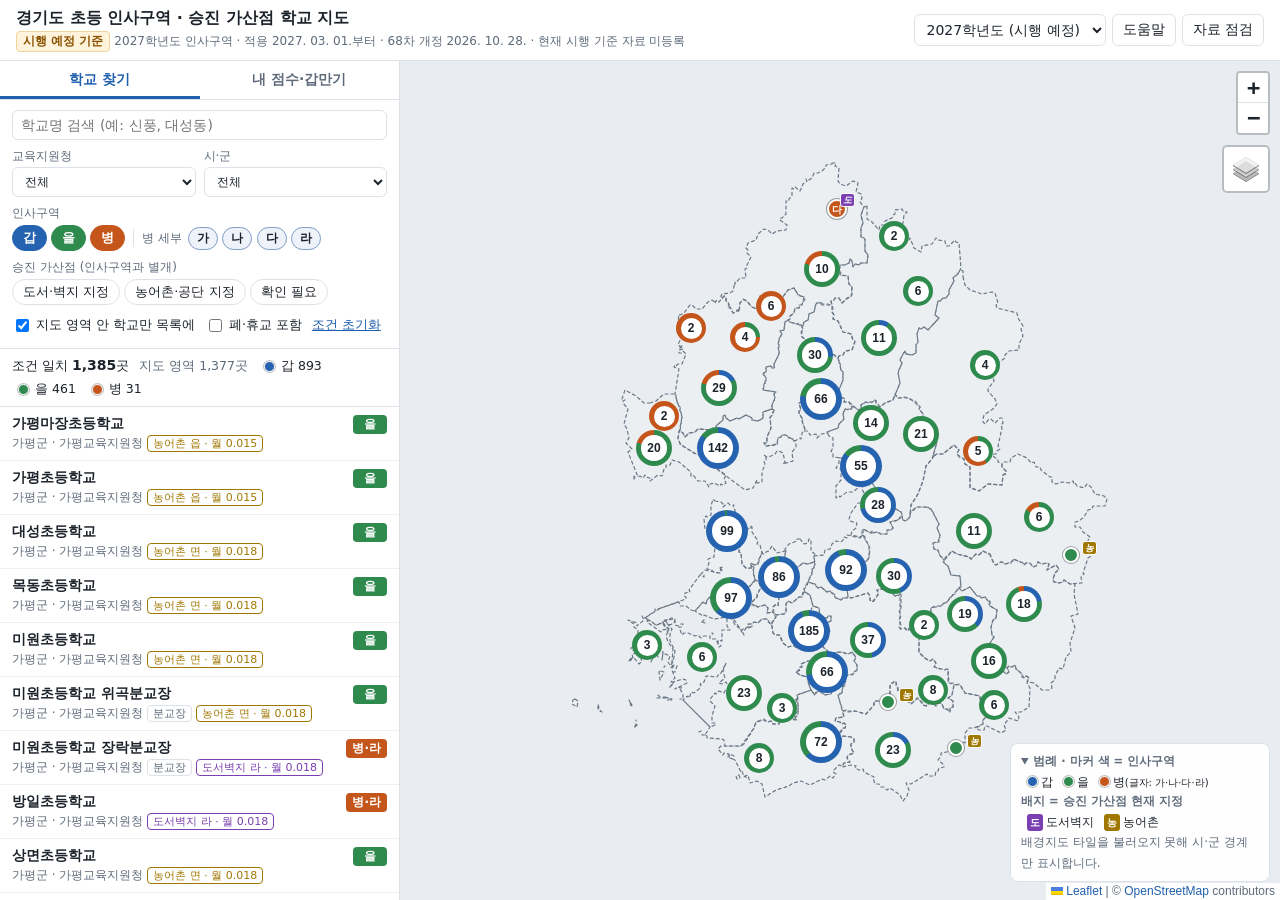
==== commit d07931b9: "갑구역 만기 확인 추가 - 근무 이력으로 기준 정기전보일의 갑만기 해당 여부·만기 도래일 표시 - 제10조①(10년, 다른 교육지원청 미산입, 특→갑 포함), ②(58세·중증장애)" ====
--- a/index.html
+++ b/index.html
@@ -6,7 +6,7 @@
 <title>경기 초등 인사구역 지도</title>
 <link rel="stylesheet" href="vendor/leaflet.css">
 <link rel="stylesheet" href="vendor/MarkerCluster.css">
-<link rel="stylesheet" href="style.css?v=20261102c">
+<link rel="stylesheet" href="style.css?v=20261102d">
 </head>
 <body>
 <header class="topbar">
@@ -26,7 +26,7 @@
   <aside class="panel" id="panel">
     <div class="ptabs" role="tablist">
       <button type="button" role="tab" id="tabFind" aria-selected="true" class="on">학교 찾기</button>
-      <button type="button" role="tab" id="tabCalc" aria-selected="false">내 가산점 계산</button>
+      <button type="button" role="tab" id="tabCalc" aria-selected="false">내 점수·갑만기</button>
     </div>
     <div id="findPane" class="pane">
     <section class="filters" aria-label="검색 조건">
@@ -90,6 +90,16 @@
         <ol id="calcRows" class="calc-rows"></ol>
       </div>
       <section class="calc-sum" id="calcSum" aria-live="polite"></section>
+      <section class="gap-box" aria-labelledby="gapTitle">
+        <h3 id="gapTitle">갑구역 만기 확인 <span class="muted small">(교사, 제10조)</span></h3>
+        <div class="gap-opts">
+          <label>기준 정기전보일 <input type="date" id="gapDate"></label>
+          <label>생년월일(선택) <input type="date" id="gapBirth"></label>
+          <label class="toggle"><input type="checkbox" id="gapDisabled"> 중증장애인 등록</label>
+          <label class="toggle"><input type="checkbox" id="gapKids"> 세 자녀 이상</label>
+        </div>
+        <div id="gapResult" aria-live="polite"></div>
+      </section>
       <details class="calc-help small">
         <summary>계산 방법과 주의할 점</summary>
         <ul>
@@ -98,6 +108,8 @@
           <li>월평정점: 도서벽지 가 0.045·나 0.036·다 0.027·라 0.018 / 농어촌 면(읍면)·접경 0.018, 읍(동)·교육감지정 접경 0.015, 공단 0.012(문서 16~17쪽).</li>
           <li>상한: 도서벽지 2.00, 농어촌·공단·접경 2.00, 두 가산점 합산 2.00. 2007.3.1. 이후 같은 날 두 가산점이 겹치면 높은 점수 하나만 셉니다.</li>
           <li>파견·휴직 기간은 빼고 입력하세요(근무기간을 나눠 여러 줄로 입력). 타시도·폐교 학교는 "직접 입력"으로 넣습니다.</li>
+          <li><b>갑구역 만기</b>: 가장 최근 학교부터 거꾸로, 같은 교육지원청 안에서 이어진 갑(특→갑 포함) 근무를 더해 정기전보일 전날 기준 10년이 되면 만기로 봅니다. 다른 교육지원청 근무는 넣지 않습니다(제10조①2의1). 중간에 을·병 근무가 있으면 그 뒤부터 다시 셉니다. 2019.3.1. 이전 을구역 근무는 부칙에 명시되어 있고, 그 이후 을·병 근무도 같은 방식으로 본 것은 '동일 인사구역 내 근무기간'에 대한 해석입니다. 교육지원청이 별도로 정한 제한(제10조①3)은 반영하지 않았습니다.</li>
+          <li>인사구역은 2027년 표 기준으로 자동 지정됩니다. 근무하던 때 구역이 달랐다면 학교마다 '근무 당시 인사구역'을 바꿔 주세요.</li>
           <li><b>참고용 추정치입니다.</b> 실제 점수는 G-인사이트의 나이스 인사기록과 교육장·학교장 경력확인서로 결정됩니다. '95~'97년 농어촌 경력의 주민등록 요건, '97.12.31 이전 장관·교육감 인정점 구분은 반영하지 않았습니다.</li>
         </ul>
       </details>
@@ -155,10 +167,10 @@
   <div id="checkBody"></div>
 </dialog>
 
-<script src="config.js?v=20261102c"></script>
+<script src="config.js?v=20261102d"></script>
 <script src="vendor/leaflet.js"></script>
 <script src="vendor/leaflet.markercluster.js"></script>
-<script src="app.js?v=20261102c"></script>
-<script src="calc.js?v=20261102c"></script>
+<script src="app.js?v=20261102d"></script>
+<script src="calc.js?v=20261102d"></script>
 </body>
 </html>
--- a/style.css
+++ b/style.css
@@ -199,3 +199,20 @@
 .csum-row.total b{color:var(--accent)}
 .calc-help{padding:6px 12px 12px;color:var(--muted)}
 .calc-help ul{padding-left:18px;margin:6px 0 0;line-height:1.55}
+
+/* 갑구역 만기 */
+.crow-z{display:flex;flex-wrap:wrap;gap:6px 10px;align-items:center}
+.crow-z label{display:flex;align-items:center;gap:4px;font-size:11.5px;color:var(--muted)}
+.crow-z select{font-size:12px;padding:2px 4px;max-width:100%}
+.gap-box{padding:10px 12px 12px;border-top:1px solid var(--line);display:flex;flex-direction:column;gap:6px;background:var(--panel)}
+.gap-box h3{font-size:13.5px;margin:0}
+.gap-opts{display:grid;grid-template-columns:1fr 1fr;gap:6px 10px;font-size:12px;color:var(--muted)}
+.gap-opts label:not(.toggle){display:flex;flex-direction:column;gap:2px}
+.gap-opts input[type=date]{font:inherit;font-size:12.5px;border:1px solid var(--line);border-radius:6px;padding:3px 6px;background:var(--surface);color:var(--ink);min-width:0}
+.gap-verdict{font-weight:700;font-size:13.5px;padding:7px 10px;border-radius:6px;border:1px solid var(--line)}
+.gap-verdict.hit{background:var(--warn-bg);border-color:var(--warn-bd);color:var(--warn)}
+.gap-verdict.ok{background:var(--cur-bg);border-color:var(--cur-bd);color:var(--cur-fg)}
+.gap-verdict.none{color:var(--muted)}
+.ok-note{color:var(--cur-fg)}
+#calcPane{overflow:auto}
+#calcPane .list-wrap{flex:none;overflow:visible}
